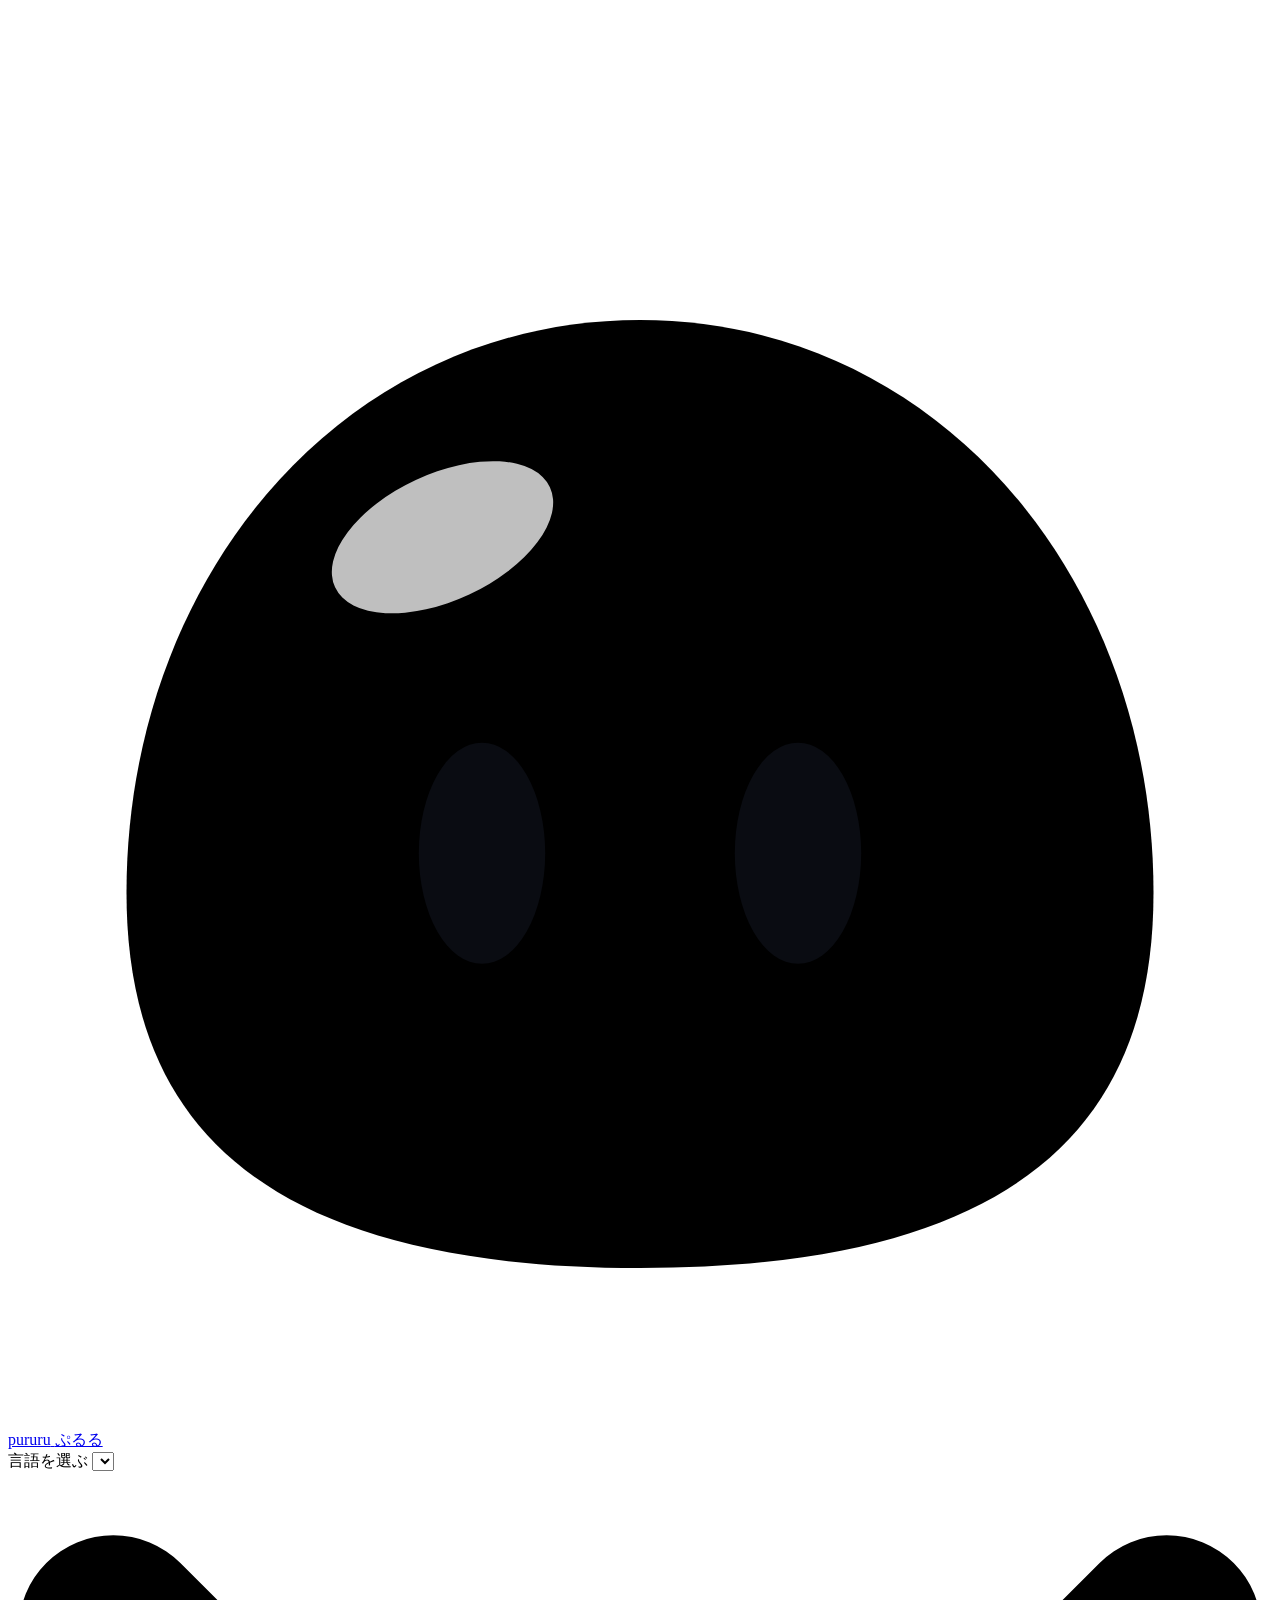
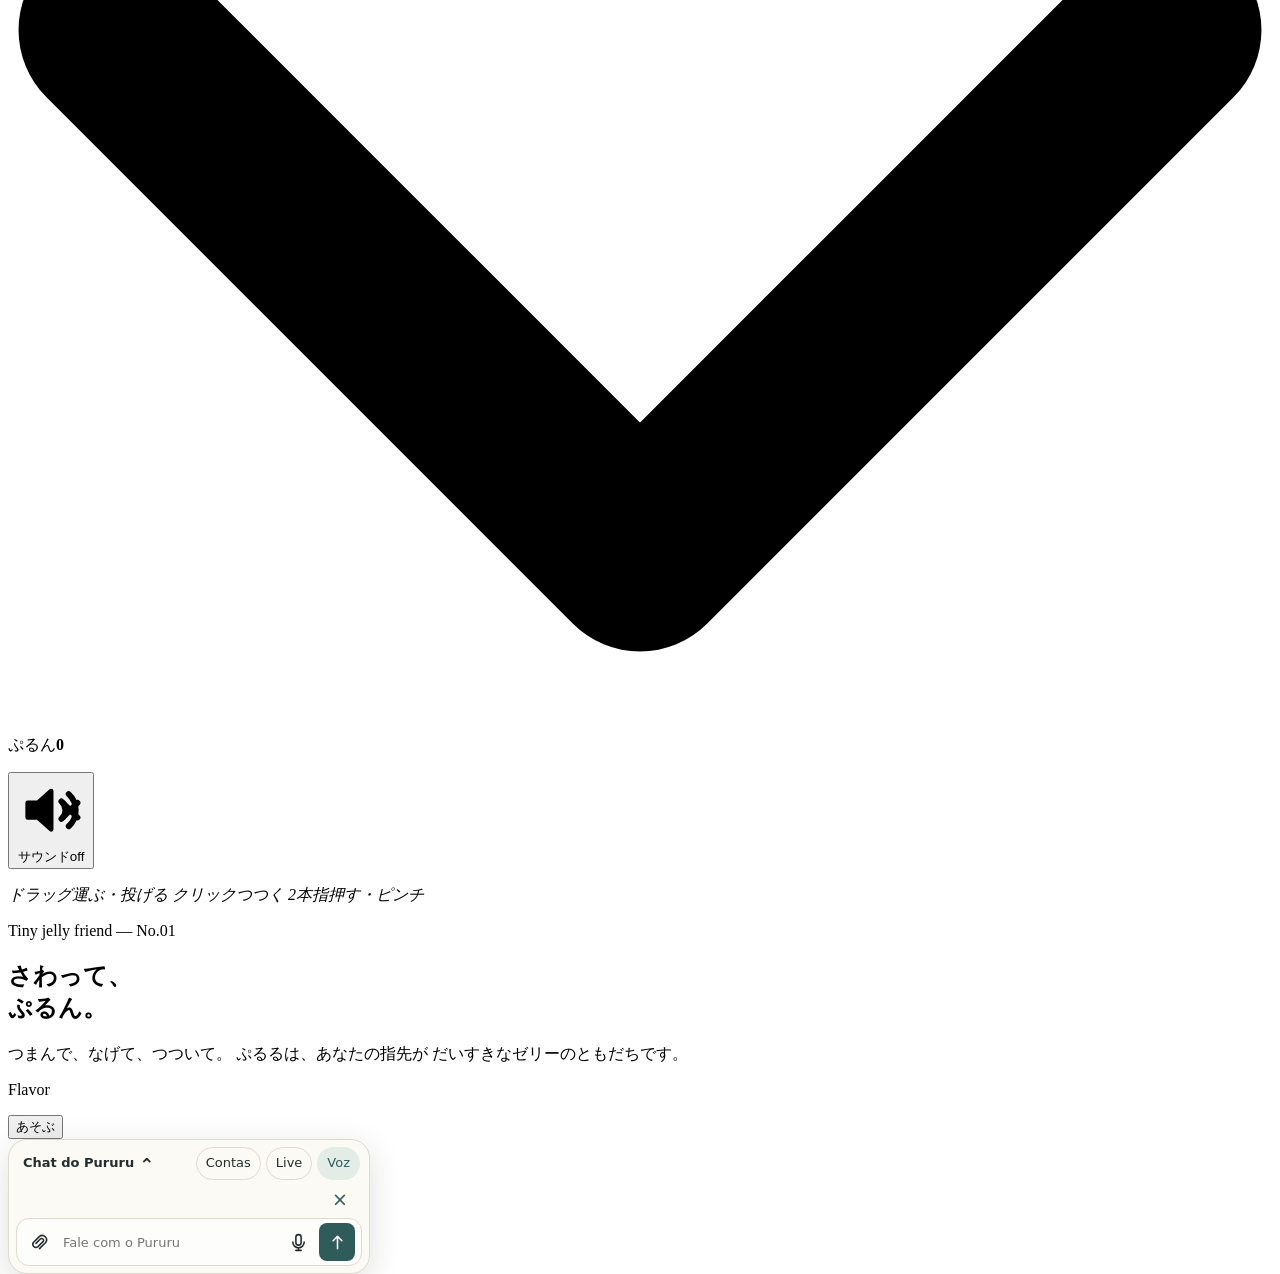
==== index.html @ 21be067c "feat: chat interativo com Modo IA do Google, voz Grok TTS nativa e Sala em Chamas" ====
<!doctype html>
<html lang="ja">
<head>
<meta charset="utf-8">
<meta name="viewport" content="width=device-width, initial-scale=1, viewport-fit=cover, interactive-widget=resizes-content">
<title data-i18n="meta.title">pururu — さわって、ぷるん。</title>
<meta name="description" data-i18n-attr="content:meta.description" content="つまんで、なげて、つついてあそべる、ゼリーのともだち「ぷるる」のファーストビュー。">
<meta name="theme-color" content="#EFF0F0">
<meta property="og:type" content="website">
<meta property="og:site_name" content="pururu">
<meta property="og:title" data-i18n-attr="content:og.title" content="pururu — さわって、ぷるん。">
<meta property="og:description" data-i18n-attr="content:og.description" content="つまんで、なげて、つついて。大理石の洗面台の上で、透明なゼリーのスライム「ぷるる」と遊べます。">
<meta property="og:url" content="https://nakamuraia.github.io/puru-puru-naka/">
<meta property="og:image" content="https://pururu-slime.matodesign.workers.dev/og.png">
<meta property="og:image:width" content="1200">
<meta property="og:image:height" content="630">
<meta property="og:image:alt" data-i18n-attr="content:og.imageAlt" content="白い大理石の洗面台にのった、黒い目の透明な水色スライム">
<meta name="twitter:card" content="summary_large_image">
<link rel="icon" href="data:image/svg+xml,%3Csvg xmlns='http://www.w3.org/2000/svg' viewBox='0 0 64 64'%3E%3Cpath d='M32 8C17 8 6 21 6 37c0 11 6 19 26 19s26-8 26-19C58 21 47 8 32 8z' fill='%237FD8FA'/%3E%3Cellipse cx='24' cy='35' rx='3.2' ry='5.6' fill='%230A0C12'/%3E%3Cellipse cx='40' cy='35' rx='3.2' ry='5.6' fill='%230A0C12'/%3E%3Cellipse cx='22' cy='19' rx='6' ry='3.2' fill='%23fff' opacity='.75' transform='rotate(-25 22 19)'/%3E%3C/svg%3E">
<link rel="preconnect" href="https://fonts.googleapis.com">
<link rel="preconnect" href="https://fonts.gstatic.com" crossorigin>
<link href="https://fonts.googleapis.com/css2?family=Fraunces:ital,opsz,wght,SOFT,WONK@1,144,600,100,1&family=Zen+Maru+Gothic:wght@500;700;900&display=swap" rel="stylesheet">

<!-- styles, one file per block of the original single-file build -->
<link rel="stylesheet" href="./styles/tokens.css">
<link rel="stylesheet" href="./styles/base.css">
<link rel="stylesheet" href="./styles/header.css">
<link rel="stylesheet" href="./styles/hint.css">
<link rel="stylesheet" href="./styles/copy.css">
<link rel="stylesheet" href="./styles/flavors.css">
<link rel="stylesheet" href="./styles/fx.css">
<link rel="stylesheet" href="./styles/responsive.css">
<link rel="stylesheet" href="./styles/playground.css">
<link rel="stylesheet" href="./styles/chat.css">

<script type="importmap">
{
  "imports": {
    "three": "https://cdn.jsdelivr.net/npm/three@0.170.0/build/three.module.js",
    "three/addons/": "https://cdn.jsdelivr.net/npm/three@0.170.0/examples/jsm/"
  }
}
</script>
</head>
<body>
<div id="app">
  <canvas id="gl" tabindex="0" role="img" data-i18n-attr="aria-label:a11y.canvas" aria-label="ゼリーのともだち「ぷるる」。ドラッグで運ぶ・投げる、クリックでつつく、ダブルクリックでジャンプ。キーボードは矢印キーで押す、Enterでつつく、スペースでジャンプ。"></canvas>
  <div id="fx" aria-hidden="true"></div>

  <header class="top">
    <a class="brand" href="./" aria-label="pururu">
      <svg viewBox="0 0 64 64" aria-hidden="true">
        <path d="M32 8C17 8 6 21 6 37c0 11 6 19 26 19s26-8 26-19C58 21 47 8 32 8z" fill="var(--accent)" style="transition:fill .6s"/>
        <ellipse cx="24" cy="35" rx="3.2" ry="5.6" fill="#0A0C12"/>
        <ellipse cx="40" cy="35" rx="3.2" ry="5.6" fill="#0A0C12"/>
        <ellipse cx="22" cy="19" rx="6" ry="3.2" fill="#fff" opacity=".75" transform="rotate(-25 22 19)"/>
      </svg>
      <span class="wordmark">pururu</span>
      <span class="brand-ja" data-i18n="brand.kana">ぷるる</span>
    </a>
    <div class="top-right">
      <label class="lang glass">
        <span class="sr-only" data-i18n="a11y.language">言語を選ぶ</span>
        <select id="lang" aria-label="Language"></select>
        <svg class="chev" viewBox="0 0 12 8" aria-hidden="true"><path d="M1 1.5 6 6.5 11 1.5" fill="none" stroke="currentColor" stroke-width="1.8" stroke-linecap="round" stroke-linejoin="round"/></svg>
      </label>
      <p class="counter glass" data-i18n-attr="title:counter.title" title="ぷるんとした回数">
        <span data-i18n="counter.label">ぷるん</span><b id="count">0</b>
      </p>
      <button id="sound" class="pill-btn glass" type="button" aria-pressed="false" data-i18n-attr="aria-label:a11y.sound" aria-label="サウンド">
        <svg viewBox="0 0 24 24" fill="none" stroke="currentColor" stroke-width="2" stroke-linecap="round" stroke-linejoin="round" aria-hidden="true">
          <path d="M4 9.5v5h3.5L12 18.5v-13L7.5 9.5z" fill="currentColor" stroke-width="1.6"/>
          <path class="wave" d="M15.5 9a4 4 0 0 1 0 6M18 6.5a7.5 7.5 0 0 1 0 11"/>
          <path class="mute" d="M16 9.5l5 5M21 9.5l-5 5"/>
        </svg>
        <span class="label" data-i18n="sound.label">サウンド</span><span class="state" data-i18n="sound.off">off</span>
      </button>
    </div>
  </header>

  <p class="hint" id="hint" aria-hidden="true">
    <span><i data-hint="drag" data-i18n="hint.drag">ドラッグ</i><em data-hint="dragDo" data-i18n="hint.dragDo">運ぶ・投げる</em></span>
    <span><i data-hint="tap" data-i18n="hint.tap">クリック</i><em data-hint="tapDo" data-i18n="hint.tapDo">つつく</em></span>
    <span><i data-hint="pinch" data-i18n="hint.pinch">2本指</i><em data-hint="pinchDo" data-i18n="hint.pinchDo">押す・ピンチ</em></span>
  </p>

  <section class="copy">
    <p class="eyebrow" data-i18n="copy.eyebrow">Tiny jelly friend — No.01</p>
    <h1><span data-i18n="copy.h1Lead">さわって、</span><br><span class="puru" data-i18n="copy.h1Accent">ぷるん。</span></h1>
    <p class="lead">
      <span class="ph" data-i18n="copy.line1">つまんで、なげて、つついて。</span>
      <span class="ph" data-i18n="copy.line2">ぷるるは、あなたの指先が</span>
      <span class="ph" data-i18n="copy.line3">だいすきなゼリーのともだちです。</span>
    </p>
  </section>

  <nav class="flavors" data-i18n-attr="aria-label:a11y.flavors" aria-label="フレーバーを選ぶ">
    <p class="flv-label" data-i18n="flavors.label">Flavor</p>
    <div class="flv-list glass" id="flavors"></div>
  </nav>

  <button class="play-launcher" id="play-open" type="button" aria-haspopup="dialog" data-i18n="play.open" data-i18n-attr="aria-label:play.open" aria-label="あそぶ">あそぶ</button>

  <dialog class="play-panel" id="play-panel" aria-labelledby="play-title">
    <header class="play-heading">
      <h2 id="play-title" data-i18n="play.title">ぷるるの小さなお部屋</h2>
      <button class="play-close" id="play-close" type="button" data-i18n-attr="aria-label:play.close">×</button>
    </header>
    <div class="play-tabs" role="tablist" data-i18n-attr="aria-label:play.title">
      <button type="button" role="tab" id="tab-room" aria-controls="panel-room" aria-selected="true" data-i18n="play.room">お部屋</button>
      <button type="button" role="tab" id="tab-games" aria-controls="panel-games" aria-selected="false" tabindex="-1" data-i18n="play.games">あそび</button>
      <button type="button" role="tab" id="tab-friends" aria-controls="panel-friends" aria-selected="false" tabindex="-1" data-i18n="play.friends">ともだち</button>
    </div>
    <section class="play-page" id="panel-room" role="tabpanel" aria-labelledby="tab-room">
      <h3 data-i18n="play.themes">どこであそぶ？</h3>
      <div class="theme-choices" id="theme-choices"></div>
      <div class="personality-note"><h3 data-i18n="play.personality">フレーバーの性格</h3><p id="personality-note"></p></div>
      <button class="play-photo" id="photo-open" type="button" data-i18n="photo.open">写真モード</button>
    </section>
    <section class="play-page" id="panel-games" role="tabpanel" aria-labelledby="tab-games" hidden>
      <div id="actor-choices" hidden><h3 data-i18n="play.target">いっしょにあそぶ相手</h3><div class="play-choices">
        <button class="play-choice" id="target-main" type="button" data-i18n="play.main">ぷるる</button>
        <button class="play-choice" id="target-friend" type="button" data-i18n="play.friend">ともだち</button>
      </div></div>
      <h3 data-i18n="play.expressions">おかお</h3><div class="play-choices" id="emotion-choices"></div>
      <h3 data-i18n="play.actions">しぐさ</h3><div class="play-choices" id="action-choices"></div>
      <button class="play-pet" id="play-pet" type="button" data-i18n="play.pet">なでる</button>
      <p id="play-message" class="play-message" role="status"></p>
    </section>
    <section class="play-page" id="panel-friends" role="tabpanel" aria-labelledby="tab-friends" hidden>
      <label class="companion-choice"><span data-i18n="play.companion">いっしょにあそぶともだち</span><input id="play-companion" type="checkbox"></label>
      <p class="play-help" data-i18n="play.companionHint">ふたりであそぼう。</p>
      <h3 data-i18n="play.objects">おもちゃ</h3><div class="play-choices" id="toy-choices"></div>
      <p class="play-help" id="toy-help" data-i18n="play.objectsHint">おもちゃをドラッグ、泡をタップ。</p>
      <button class="play-extra" id="more-bubbles" type="button" data-i18n="play.moreBubbles" hidden>泡をふやす</button>
    </section>
    <footer class="play-footer" data-i18n="play.saved">このブラウザに保存されます。</footer>
  </dialog>

  <div class="photo-controls" id="photo-controls" hidden>
    <label><span data-i18n="photo.pose">ポーズ</span><select id="photo-pose" aria-label="ポーズ" data-i18n-attr="aria-label:photo.pose"></select></label>
    <button id="photo-take" type="button" data-i18n="photo.take">写真を保存</button>
    <button id="photo-exit" type="button" data-i18n="photo.exit">あそびにもどる</button>
    <p id="photo-status" role="status"></p>
    <div id="photo-output" hidden><img id="photo-preview" data-i18n-attr="alt:photo.preview" alt="写真"><a id="photo-download" data-i18n="photo.download" download>写真をダウンロード</a></div>
  </div>

  <section class="puru-chat" id="puru-chat" aria-label="Conversar com Pururu">
    <header class="puru-chat-head">
      <button type="button" id="chat-history-toggle" aria-controls="chat-history" aria-expanded="false">
        <span>Chat do Pururu</span><span class="chat-chevron" aria-hidden="true">⌃</span>
      </button>
      <div class="chat-controls">
        <button type="button" id="chat-accounts" aria-controls="chat-auth-panel" aria-expanded="false" title="Conectar contas Google e Grok">Contas</button>
        <button type="button" id="chat-live" aria-pressed="false" title="Iniciar conversa por voz contínua">Live</button>
        <button type="button" id="chat-voice" aria-pressed="true" title="Ativar ou desativar a voz">Voz</button>
      </div>
    </header>
    <div class="chat-auth" id="chat-auth-panel" hidden>
      <p class="chat-auth-lead">Crie ou use uma conta <b>Google</b> existente. Para usar a voz do <b>Grok</b>, faça login com a mesma conta Google para obter o TTS grátis.</p>
      <div class="chat-auth-row">
        <div class="chat-auth-info">
          <strong>1. Google IA (Chat)</strong>
          <span class="chat-auth-badge" id="auth-google-state" data-state="unknown">Verificando…</span>
        </div>
        <button type="button" class="chat-auth-btn" id="auth-google-btn">Conectar Google</button>
      </div>
      <div class="chat-auth-row">
        <div class="chat-auth-info">
          <strong>2. Grok (Voz grátis)</strong>
          <span class="chat-auth-badge" id="auth-grok-state" data-state="unknown">Verificando…</span>
        </div>
        <button type="button" class="chat-auth-btn" id="auth-grok-btn">Conectar Grok</button>
      </div>
      <div class="chat-auth-foot">
        <button type="button" id="auth-refresh-btn">Verificar acesso</button>
        <span id="auth-browser-hint"></span>
      </div>
    </div>
    <div class="chat-history" id="chat-history" hidden>
      <button type="button" id="chat-older" hidden>Mensagens anteriores</button>
      <ol id="chat-messages" aria-label="Histórico da conversa"></ol>
    </div>
    <div id="chat-pending" hidden>
      <p id="chat-pending-text"></p>
      <small role="status">Enviando…</small>
    </div>
    <div class="chat-attachment" id="chat-attachment" hidden>
      <span id="chat-filename"></span><button type="button" id="chat-remove" aria-label="Remover imagem">×</button>
    </div>
    <form id="chat-compose">
      <input id="chat-file" type="file" accept="image/png,image/jpeg,image/gif,image/webp" hidden>
      <button type="button" class="chat-icon" id="chat-attach" aria-label="Anexar imagem" title="Anexar imagem">
        <svg viewBox="0 0 24 24" fill="none" stroke="currentColor" stroke-width="1.8" stroke-linecap="round" aria-hidden="true"><path d="m8 13 5-5a2.1 2.1 0 0 1 3 3l-6 6a3.6 3.6 0 0 1-5-5l7-7a5 5 0 0 1 7 7l-7 7"/></svg>
      </button>
      <input type="text" id="chat-text" maxlength="4000" placeholder="Fale com o Pururu" aria-label="Mensagem para Pururu" autocomplete="off">
      <button type="button" class="chat-icon" id="chat-mic" aria-pressed="false" aria-label="Usar microfone" title="Usar microfone">
        <svg viewBox="0 0 24 24" fill="none" stroke="currentColor" stroke-width="1.8" stroke-linecap="round" aria-hidden="true"><rect x="9" y="3" width="6" height="12" rx="3"/><path d="M5.5 11.5a6.5 6.5 0 0 0 13 0M12 18v3m-3 0h6"/></svg>
      </button>
      <button type="submit" class="chat-icon chat-send" aria-label="Enviar mensagem" title="Enviar mensagem">
        <svg viewBox="0 0 24 24" fill="none" stroke="currentColor" stroke-width="1.8" stroke-linecap="round" stroke-linejoin="round" aria-hidden="true"><path d="M12 19V5m-5 5 5-5 5 5"/></svg>
      </button>
    </form>
    <p id="chat-status" role="status" aria-live="polite" hidden></p>
  </section>

  <div class="nogl" id="nogl">
    <p data-i18n="nogl.line1">この端末ではぷるるを表示できませんでした。</p>
    <p data-i18n="nogl.line2">WebGLに対応したブラウザでひらいてください。</p>
  </div>
</div>

<script type="module" src="./src/main.js"></script>
</body>
</html>
---- styles/chat.css ----
.puru-chat {
  --chat-surface:#fbfaf5; --chat-line:#dfdad0; --chat-ink:#242c2d; --chat-action:#305b5b; --chat-tint:#e3ece7;
  position:absolute; z-index:5; right:var(--gutter); bottom:calc(env(safe-area-inset-bottom) + var(--gutter) + 96px);
  display:flex; flex-direction:column; width:min(346px,calc(100vw - 32px));
  padding:7px; border:1px solid var(--chat-line); border-radius:19px;
  background:var(--chat-surface); color:var(--chat-ink);
  font:500 13px/1.4 "DM Sans",system-ui,sans-serif;
  box-shadow:0 8px 32px #26201825;
}
[data-theme="fire"] .puru-chat { --chat-surface:#fff6e7; --chat-line:#e2bd9b; --chat-ink:#3f2a24; --chat-action:#884125; --chat-tint:#f7e0c7; }
[data-theme="fire"] .theme-chip, .theme-choice[data-id="fire"] .theme-chip {
  background:linear-gradient(158deg,#573842 13%,#d26838 56%,#ffd47b 77%,#e66a30 90%);
}
[data-theme="fire"] .copy { color:#2f231e; text-shadow:0 1px 5px #f8be8280; }
[data-theme="fire"] .copy .lead { color:inherit; }
.puru-chat button { cursor:pointer; font:inherit; color:inherit; }
.puru-chat :is(button,input):focus-visible { outline:2px solid var(--chat-action); outline-offset:2px; }
.puru-chat-head { display:flex; flex:none; gap:6px; justify-content:space-between; margin:0 2px 5px; }
.chat-controls { display:flex; gap:5px; align-items:stretch; }
#chat-history-toggle { border:0; background:none; display:flex; gap:5px; align-items:center; padding:0 5px; min-height:33px; font-weight:750; text-align:left; }
.chat-chevron { font-size:18px; line-height:1; margin-top:4px; }
#chat-history-toggle[aria-expanded="true"] .chat-chevron { transform:rotate(180deg); }
#chat-voice, #chat-live, #chat-accounts { background:transparent; border:1px solid var(--chat-line); border-radius:99px; padding:0 9px; white-space:nowrap; }
#chat-voice[aria-pressed="true"], #chat-accounts[aria-expanded="true"] { color:var(--chat-action); background:var(--chat-tint); border-color:transparent; }
#chat-accounts[data-ready="false"] { border-color:#c6693f; color:#884125; }
#chat-live[aria-pressed="true"] { color:white; background:var(--chat-action); border-color:transparent; }
.chat-auth { display:grid; gap:7px; padding:8px; margin-bottom:6px; border:1px solid var(--chat-line); border-radius:13px; background:#ffffffb8; font-size:12px; }
.chat-auth[hidden] { display:none; }
.chat-auth-lead { margin:0; line-height:1.35; opacity:.92; }
.chat-auth-row { display:flex; align-items:center; justify-content:space-between; gap:8px; padding:6px 8px; border-radius:9px; background:var(--chat-surface); border:1px solid var(--chat-line); }
.chat-auth-info { display:flex; flex-direction:column; gap:2px; min-width:0; }
.chat-auth-badge { font-size:11px; font-weight:700; }
.chat-auth-badge[data-state="connected"] { color:#1f6f43; }
.chat-auth-badge[data-state="disconnected"] { color:#a13a28; }
.chat-auth-badge[data-state="unknown"] { color:#7a6230; }
.chat-auth-btn { flex:none; padding:5px 10px; border-radius:8px; border:0; background:var(--chat-action); color:white !important; font-size:11.5px; font-weight:700; }
.chat-auth-btn:hover:not(:disabled) { filter:brightness(1.12); }
.chat-auth-btn:disabled { opacity:.55; cursor:default; }
.chat-auth-foot { display:flex; align-items:center; justify-content:space-between; gap:8px; font-size:11px; }
#auth-refresh-btn { border:0; background:none; color:var(--chat-action); font-weight:750; padding:2px 4px; }
#auth-browser-hint { opacity:.8; text-align:right; }
#chat-mic:disabled, #chat-voice:disabled { opacity:.55; cursor:default; }
#chat-compose { display:grid; flex:none; grid-template-columns:36px minmax(0,1fr) 36px 38px; gap:3px; align-items:center; padding:4px; border:1px solid var(--chat-line); border-radius:13px; background:#ffffffa1; }
#chat-text { width:100%; min-width:0; height:37px; background:none; border:0; border-radius:5px; color:inherit; font:inherit; padding:0 3px; }
.chat-icon { display:grid; place-items:center; width:36px; height:38px; background:transparent; border:0; border-radius:8px; }
.chat-icon svg { width:21px; height:21px; }
.puru-chat .chat-send { color:white; background:var(--chat-action); }
.chat-icon:hover, #chat-mic[aria-pressed="true"] { background:var(--chat-tint); color:var(--chat-action); }
#chat-mic[aria-pressed="true"]:not(:disabled) svg { display:none; }
#chat-mic[aria-pressed="true"]:not(:disabled)::after { content:""; width:12px; height:12px; border-radius:2px; background:currentColor; }
.puru-chat .chat-send:hover { color:white; background:var(--chat-action); filter:brightness(1.15); }
.chat-history { min-height:0; overflow-x:hidden; overflow-y:auto; overscroll-behavior:contain; max-height:min(320px,43dvh); padding:4px 5px 9px; border-top:1px solid var(--chat-line); }
#chat-messages { list-style:none; display:grid; grid-template-columns:minmax(0,1fr); gap:8px; }
.chat-line { padding:8px 10px; border:1px solid var(--chat-line); border-radius:12px; min-width:0; max-width:93%; width:max-content; overflow-wrap:anywhere; white-space:pre-wrap; }
.chat-line.user { justify-self:end; background:var(--chat-tint); border-color:transparent; }
.chat-sending, #chat-pending small { display:block; margin-top:3px; font-size:11px; color:var(--chat-action); }
#chat-pending { flex:none; background:var(--chat-tint); border-radius:10px; padding:6px 9px; margin-bottom:4px; }
#chat-pending-text { max-height:4.2em; overflow-y:auto; overflow-wrap:anywhere; white-space:pre-wrap; }
#chat-history:not([hidden]) ~ #chat-pending { display:none; }
.chat-line.event { font-size:11px; padding:4px 9px; opacity:.78; }
.chat-line a { display:block; color:inherit; text-underline-offset:2px; }
.chat-line img { display:block; width:auto; max-width:min(180px,100%); max-height:128px; object-fit:contain; border-radius:7px; margin:3px 0; }
.chat-line button, #chat-older { background:none; border:0; color:var(--chat-action); font-size:11px; font-weight:750; margin-top:4px; min-height:27px; }
#chat-older { display:block; margin:0 auto 4px; }
.chat-attachment { display:flex; align-items:center; justify-content:space-between; min-width:0; gap:6px; padding:0 7px 5px; color:var(--chat-action); }
#chat-filename { overflow:hidden; text-overflow:ellipsis; white-space:nowrap; }
#chat-remove { border:0; background:none; font-size:19px; min-width:30px; }
#chat-status { flex:none; max-height:3.6em; overflow-y:auto; font-size:11px; padding:5px 7px 1px; overflow-wrap:anywhere; }
.puru-chat:not([data-listening]):has(#chat-live[aria-pressed="true"]) #chat-history[hidden] ~ #chat-attachment[hidden] + #chat-compose { display:none; }
.play-launcher { top:calc(env(safe-area-inset-top) + 79px); bottom:auto; }
.photo-mode .puru-chat { visibility:hidden; pointer-events:none; }
@media (min-width:721px) and (max-height:650px) { .chat-history { max-height:38dvh; } }
@media (max-width:720px), (max-aspect-ratio:9/10) {
  .puru-chat {
    --chat-bottom:calc(env(safe-area-inset-bottom) + 98px);
    --chat-clearance:calc(env(safe-area-inset-top) + 118px);
    left:max(12px,env(safe-area-inset-left)); right:max(12px,env(safe-area-inset-right));
    bottom:var(--chat-bottom); width:auto; max-width:440px; margin-inline:auto;
    max-height:calc(100dvh - var(--chat-bottom) - var(--chat-clearance));
  }
  #chat-text { font-size:16px; }
  .play-launcher { top:calc(env(safe-area-inset-top) + 103px); }
  .copy { bottom:calc(env(safe-area-inset-bottom) + 219px); text-align:center; }
  #app:has(#chat-history-toggle[aria-expanded="true"], #chat-live[aria-pressed="true"], #chat-status:not([hidden]), #chat-pending:not([hidden]), #chat-attachment:not([hidden])) .copy { visibility:hidden; }
  .copy h1 { font-size:clamp(18px,6vw,27px); }
  .copy .lead,.copy .eyebrow { display:none; }
}
@media (max-width:520px) {
  .puru-chat { --chat-clearance:calc(env(safe-area-inset-top) + 202px); }
  .play-launcher { top:calc(env(safe-area-inset-top) + 151px); }
  @media (max-height:570px) {
    #app:has(#chat-text:focus) :is(.copy,.flavors,.play-launcher,.hint) { visibility:hidden; }
    .puru-chat:has(#chat-text:focus) {
      --chat-bottom:calc(env(safe-area-inset-bottom) + 8px);
      --chat-clearance:calc(env(safe-area-inset-top) + 110px);
    }
  }
}
@media (max-height:540px) and (max-width:960px) and (orientation:landscape) {
  .puru-chat { left:auto; bottom:calc(env(safe-area-inset-bottom) + 90px); width:min(300px,45vw); }
  .play-launcher { top:calc(env(safe-area-inset-top) + 62px); }
}
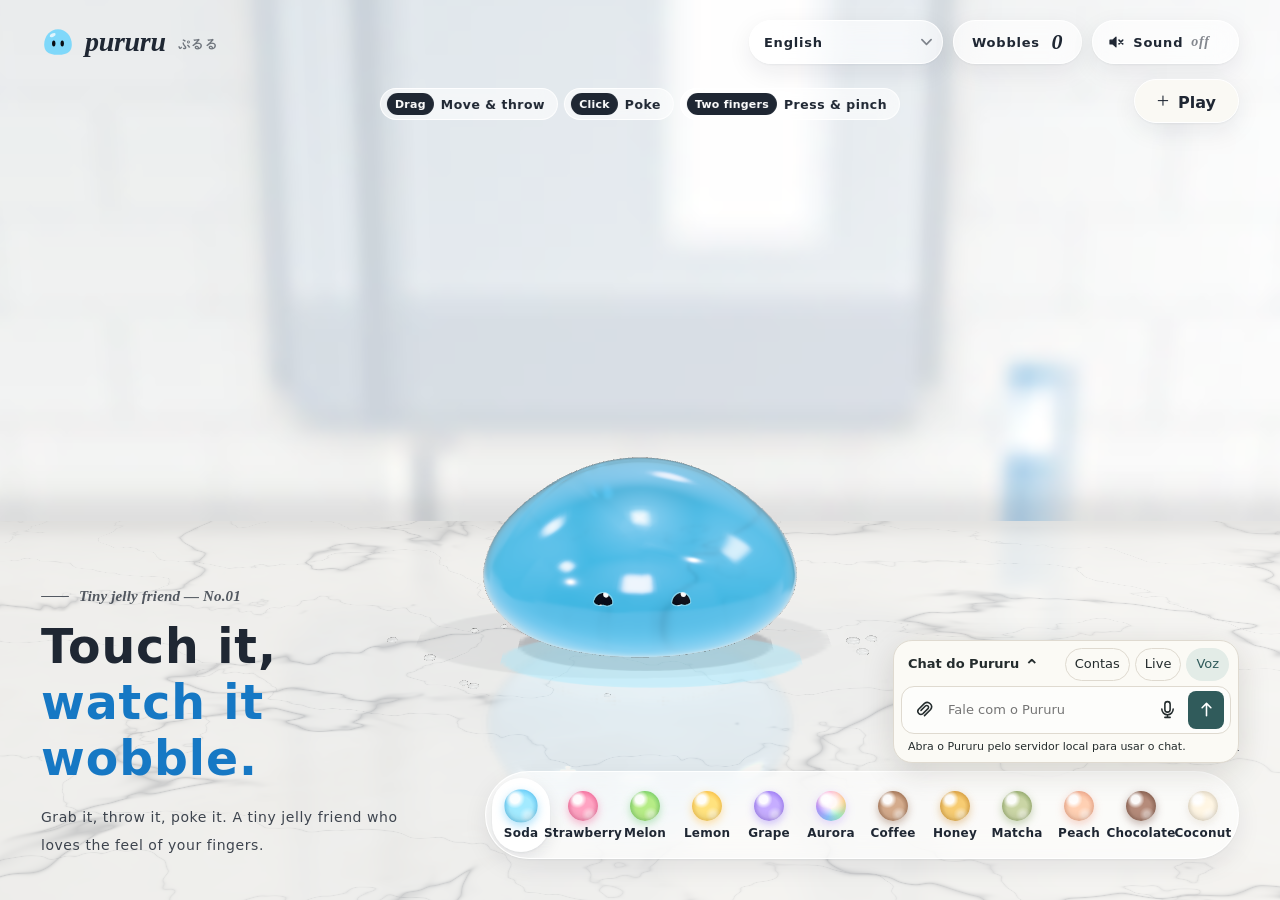
==== commit 8052bb20: "[pururu-dist] 21be067 Source: 21be067ceaf2898a1245624640b07a91fc19c084" ====
--- a/index.html
+++ b/index.html
@@ -20,33 +20,12 @@
 <link rel="preconnect" href="https://fonts.googleapis.com">
 <link rel="preconnect" href="https://fonts.gstatic.com" crossorigin>
 <link href="https://fonts.googleapis.com/css2?family=Fraunces:ital,opsz,wght,SOFT,WONK@1,144,600,100,1&family=Zen+Maru+Gothic:wght@500;700;900&display=swap" rel="stylesheet">
-
-<!-- styles, one file per block of the original single-file build -->
-<link rel="stylesheet" href="./styles/tokens.css">
-<link rel="stylesheet" href="./styles/base.css">
-<link rel="stylesheet" href="./styles/header.css">
-<link rel="stylesheet" href="./styles/hint.css">
-<link rel="stylesheet" href="./styles/copy.css">
-<link rel="stylesheet" href="./styles/flavors.css">
-<link rel="stylesheet" href="./styles/fx.css">
-<link rel="stylesheet" href="./styles/responsive.css">
-<link rel="stylesheet" href="./styles/playground.css">
-<link rel="stylesheet" href="./styles/chat.css">
-
-<script type="importmap">
-{
-  "imports": {
-    "three": "https://cdn.jsdelivr.net/npm/three@0.170.0/build/three.module.js",
-    "three/addons/": "https://cdn.jsdelivr.net/npm/three@0.170.0/examples/jsm/"
-  }
-}
-</script>
+<link rel="stylesheet" href="./assets/styles-00b1351508d4.css">
 </head>
 <body>
 <div id="app">
   <canvas id="gl" tabindex="0" role="img" data-i18n-attr="aria-label:a11y.canvas" aria-label="ゼリーのともだち「ぷるる」。ドラッグで運ぶ・投げる、クリックでつつく、ダブルクリックでジャンプ。キーボードは矢印キーで押す、Enterでつつく、スペースでジャンプ。"></canvas>
   <div id="fx" aria-hidden="true"></div>
-
   <header class="top">
     <a class="brand" href="./" aria-label="pururu">
       <svg viewBox="0 0 64 64" aria-hidden="true">
@@ -77,13 +56,11 @@
       </button>
     </div>
   </header>
-
   <p class="hint" id="hint" aria-hidden="true">
     <span><i data-hint="drag" data-i18n="hint.drag">ドラッグ</i><em data-hint="dragDo" data-i18n="hint.dragDo">運ぶ・投げる</em></span>
     <span><i data-hint="tap" data-i18n="hint.tap">クリック</i><em data-hint="tapDo" data-i18n="hint.tapDo">つつく</em></span>
     <span><i data-hint="pinch" data-i18n="hint.pinch">2本指</i><em data-hint="pinchDo" data-i18n="hint.pinchDo">押す・ピンチ</em></span>
   </p>
-
   <section class="copy">
     <p class="eyebrow" data-i18n="copy.eyebrow">Tiny jelly friend — No.01</p>
     <h1><span data-i18n="copy.h1Lead">さわって、</span><br><span class="puru" data-i18n="copy.h1Accent">ぷるん。</span></h1>
@@ -93,14 +70,11 @@
       <span class="ph" data-i18n="copy.line3">だいすきなゼリーのともだちです。</span>
     </p>
   </section>
-
   <nav class="flavors" data-i18n-attr="aria-label:a11y.flavors" aria-label="フレーバーを選ぶ">
     <p class="flv-label" data-i18n="flavors.label">Flavor</p>
     <div class="flv-list glass" id="flavors"></div>
   </nav>
-
   <button class="play-launcher" id="play-open" type="button" aria-haspopup="dialog" data-i18n="play.open" data-i18n-attr="aria-label:play.open" aria-label="あそぶ">あそぶ</button>
-
   <dialog class="play-panel" id="play-panel" aria-labelledby="play-title">
     <header class="play-heading">
       <h2 id="play-title" data-i18n="play.title">ぷるるの小さなお部屋</h2>
@@ -136,7 +110,6 @@
     </section>
     <footer class="play-footer" data-i18n="play.saved">このブラウザに保存されます。</footer>
   </dialog>
-
   <div class="photo-controls" id="photo-controls" hidden>
     <label><span data-i18n="photo.pose">ポーズ</span><select id="photo-pose" aria-label="ポーズ" data-i18n-attr="aria-label:photo.pose"></select></label>
     <button id="photo-take" type="button" data-i18n="photo.take">写真を保存</button>
@@ -144,7 +117,6 @@
     <p id="photo-status" role="status"></p>
     <div id="photo-output" hidden><img id="photo-preview" data-i18n-attr="alt:photo.preview" alt="写真"><a id="photo-download" data-i18n="photo.download" download>写真をダウンロード</a></div>
   </div>
-
   <section class="puru-chat" id="puru-chat" aria-label="Conversar com Pururu">
     <header class="puru-chat-head">
       <button type="button" id="chat-history-toggle" aria-controls="chat-history" aria-expanded="false">
@@ -203,13 +175,11 @@
     </form>
     <p id="chat-status" role="status" aria-live="polite" hidden></p>
   </section>
-
   <div class="nogl" id="nogl">
     <p data-i18n="nogl.line1">この端末ではぷるるを表示できませんでした。</p>
     <p data-i18n="nogl.line2">WebGLに対応したブラウザでひらいてください。</p>
   </div>
 </div>
-
-<script type="module" src="./src/main.js"></script>
+<script type="module" src="./assets/app-28a589827a26.js"></script>
 </body>
 </html>
--- a/assets/styles-00b1351508d4.css
+++ b/assets/styles-00b1351508d4.css
@@ -0,0 +1 @@
+:root{--bg:#EFF0F0;--ink:#1F2733;--accent:#7FD8FA;--accent-deep:#1678C4;--glass:rgba(255,255,255,.62);--glass-line:rgba(255,255,255,.9);--shadow:0 1px 2px rgba(20,30,50,.05), 0 8px 24px rgba(20,30,50,.08);--gutter:clamp(16px, 3.2vw, 44px);color-scheme:light}*{box-sizing:border-box;margin:0;padding:0}html,body{height:100%;overflow:hidden;overscroll-behavior:none}body{background:var(--bg);color:var(--ink);font-family:Zen Maru Gothic,system-ui,-apple-system,Hiragino Maru Gothic ProN,sans-serif;-webkit-font-smoothing:antialiased;-webkit-tap-highlight-color:transparent}#app{position:fixed;inset:0;overflow:hidden}@supports (height:100dvh){#app{height:100dvh;bottom:auto}}button,a,select{touch-action:manipulation}#gl{position:absolute;inset:0;width:100%;height:100%;display:block;touch-action:none;outline:none;opacity:0;transition:opacity 1s ease}#gl.ready{opacity:1}#gl:focus-visible{box-shadow:inset 0 0 0 3px var(--ink)}#fx{position:absolute;inset:0;pointer-events:none;overflow:hidden;z-index:4}.glass{background:var(--glass);border:1px solid var(--glass-line);box-shadow:var(--shadow);backdrop-filter:blur(14px) saturate(1.4);-webkit-backdrop-filter:blur(14px) saturate(1.4)}.sr-only{position:absolute;width:1px;height:1px;padding:0;margin:-1px;overflow:hidden;clip:rect(0 0 0 0);white-space:nowrap;border:0}.top{position:absolute;left:0;right:0;top:0;z-index:5;display:flex;align-items:center;justify-content:space-between;gap:16px;padding:calc(env(safe-area-inset-top) + 20px) var(--gutter) 0;pointer-events:none}.top>*{pointer-events:auto}.brand{display:flex;align-items:center;gap:10px;color:inherit;text-decoration:none}.brand svg{width:34px;height:34px;flex:none}.wordmark{font-family:Fraunces,Georgia,serif;font-style:italic;font-weight:600;font-size:28px;letter-spacing:-.01em;line-height:1}.brand-ja{font-size:12px;font-weight:700;letter-spacing:.14em;opacity:.6;margin-left:2px;padding-top:4px}.top-right{display:flex;align-items:center;gap:10px}.lang{position:relative;display:flex;align-items:center;height:44px;padding:0 8px 0 14px;border-radius:999px}.lang select{appearance:none;-webkit-appearance:none;background:transparent;border:0;color:inherit;font:inherit;font-size:13px;font-weight:700;letter-spacing:.06em;height:100%;padding:0 22px 0 0;cursor:pointer}.lang select:focus-visible{outline:none}.lang:focus-within{box-shadow:0 0 0 3px var(--ink)}.lang .chev{position:absolute;right:10px;width:11px;height:8px;pointer-events:none;opacity:.55}.lang option{color:#1f2733;background:#fff;font-weight:700}.counter{display:flex;align-items:center;gap:8px;height:44px;padding:0 18px;border-radius:999px;font-size:13px;font-weight:700;letter-spacing:.06em}.counter b{font-family:Fraunces,Georgia,serif;font-style:italic;font-size:22px;font-weight:600;min-width:1.4ch;text-align:right;display:inline-block}.counter b.bump{animation:bump .35s cubic-bezier(.3,1.6,.5,1)}@keyframes bump{0%{transform:scale(1)}40%{transform:scale(1.45)}to{transform:scale(1)}}.pill-btn{display:flex;align-items:center;gap:8px;height:44px;padding:0 16px 0 14px;border-radius:999px;color:inherit;font:inherit;font-size:13px;font-weight:700;letter-spacing:.06em;cursor:pointer;transition:transform .2s ease,background-color .2s ease}.pill-btn:hover{transform:translateY(-1px);background:#fffc}.pill-btn:active{transform:scale(.96)}.pill-btn:focus-visible,.flv:focus-visible,.brand:focus-visible{outline:3px solid var(--ink);outline-offset:3px}.pill-btn svg{width:18px;height:18px}.pill-btn .state{font-family:Fraunces,Georgia,serif;font-style:italic;font-weight:600;font-size:14px;opacity:.55;min-width:2.2em;text-align:left}.pill-btn[aria-pressed=true] .state{opacity:1}.pill-btn .wave{opacity:0;transition:opacity .2s}.pill-btn[aria-pressed=true] .wave{opacity:1}.pill-btn .mute{transition:opacity .2s}.pill-btn[aria-pressed=true] .mute{opacity:0}.hint{position:absolute;z-index:5;left:50%;transform:translate(-50%);top:calc(env(safe-area-inset-top) + 88px);display:flex;gap:6px;flex-wrap:wrap;justify-content:center;white-space:nowrap;width:max-content;max-width:calc(100vw - 24px);font-size:12.5px;font-weight:700;letter-spacing:.04em;transition:opacity .8s ease;pointer-events:none}.hint span{display:flex;align-items:center;gap:7px;height:32px;padding:0 12px 0 6px;border-radius:999px;background:#fff9;border:1px solid rgba(255,255,255,.9);backdrop-filter:blur(10px);-webkit-backdrop-filter:blur(10px)}.hint i{font-style:normal;display:inline-grid;place-items:center;height:22px;padding:0 8px;border-radius:999px;background:var(--ink);color:#fff;font-size:11px;letter-spacing:.02em}.hint em{font-style:normal}.hint.dim{opacity:.4}.copy{position:absolute;z-index:5;left:var(--gutter);bottom:calc(env(safe-area-inset-bottom) + var(--gutter));max-width:min(30vw,420px);pointer-events:none}.eyebrow{font-family:Fraunces,Georgia,serif;font-style:italic;font-weight:600;font-size:15px;letter-spacing:.01em;display:flex;align-items:center;gap:10px;margin-bottom:14px;opacity:.75}.eyebrow:before{content:"";width:28px;height:1.5px;background:currentColor;border-radius:2px}h1{font-weight:900;font-size:clamp(34px,3.7vw,60px);line-height:1.18;letter-spacing:.02em;margin-bottom:18px}h1 .puru{color:var(--accent-deep);transition:color .6s}:root[data-flavor=aurora] h1 .puru{background:linear-gradient(95deg,#6fb6ff,#b18cff 38%,#ff8fcb 68%,#ffc77a);-webkit-background-clip:text;background-clip:text;color:transparent}.lead{font-size:clamp(14px,1.05vw,16px);font-weight:500;line-height:1.95;letter-spacing:.04em;opacity:.85}.lead .ph{display:inline-block}.flavors{position:absolute;z-index:5;right:var(--gutter);bottom:calc(env(safe-area-inset-bottom) + var(--gutter));display:flex;flex-direction:column;align-items:flex-end;gap:12px}.flv-label{font-family:Fraunces,Georgia,serif;font-style:italic;font-weight:600;font-size:15px;opacity:.75;display:flex;align-items:center;gap:10px}.flv-label:after{content:"";width:28px;height:1.5px;background:currentColor;border-radius:2px}.flv-list{display:flex;gap:4px;padding:6px;border-radius:999px}.flv{display:flex;flex-direction:column;align-items:center;justify-content:center;gap:5px;width:64px;height:74px;border-radius:999px;border:0;background:transparent;color:inherit;font:inherit;font-size:12px;font-weight:700;letter-spacing:.02em;cursor:pointer;white-space:nowrap;transition:background-color .25s ease,transform .25s ease}.flv:hover{background:#ffffffa6}.flv:active{transform:scale(.94)}.flv[aria-pressed=true]{background:#fff;box-shadow:0 1px 2px #141e320f,0 6px 16px #141e321a}.swatch{width:30px;height:30px;border-radius:50%;background:radial-gradient(circle at 32% 28%,#fffffff2 0 14%,#fff0 30%),radial-gradient(circle at 70% 78%,#ffffff73 0 8%,#fff0 24%),radial-gradient(circle at 50% 55%,var(--c1) 0 45%,var(--c2) 100%);box-shadow:inset 0 -3px 6px #0000001f,0 3px 8px color-mix(in srgb,var(--c2) 40%,transparent);transition:transform .3s cubic-bezier(.3,1.6,.5,1)}.swatch.aurora{background:radial-gradient(circle at 32% 28%,#fffffff2 0 14%,#fff0 30%),radial-gradient(circle at 50% 38%,#ffffffe6 0 22%,#fff0 60%),conic-gradient(from 200deg at 50% 60%,#8ec5ff,#b79bff,#ff9ad5,#ffd28a,#a8f0c8,#8ec5ff);box-shadow:inset 0 -3px 6px #00000014,0 3px 8px #b18cff59}.flv[aria-pressed=true] .swatch{transform:scale(1.12)}.flv:hover .swatch{animation:jig .5s ease}@keyframes jig{0%{transform:scale(1)}30%{transform:scale(1.18,.86)}55%{transform:scale(.92,1.1)}80%{transform:scale(1.04,.97)}to{transform:scale(1)}}.fx-heart{position:absolute;left:0;top:0;width:var(--s,22px);height:var(--s,22px);transform:translate(-50%,-50%);animation:heart var(--d,1.2s) cubic-bezier(.2,.8,.3,1) forwards}.fx-heart svg{width:100%;height:100%;display:block;filter:drop-shadow(0 3px 4px rgba(0,0,0,.12))}@keyframes heart{0%{opacity:0;transform:translate(-50%,-50%) scale(.2) rotate(0)}20%{opacity:1;transform:translate(calc(-50% + var(--dx)*.35),calc(-50% + var(--dy)*.35)) scale(1.1) rotate(calc(var(--rot)*.4))}to{opacity:0;transform:translate(calc(-50% + var(--dx)),calc(-50% + var(--dy))) scale(.8) rotate(var(--rot))}}.fx-z{position:absolute;left:0;top:0;font-family:Fraunces,Georgia,serif;font-style:italic;font-weight:600;font-size:var(--s,26px);color:var(--ink);opacity:0;animation:zz 2.6s ease-out forwards}@keyframes zz{0%{opacity:0;transform:translate(0) scale(.5)}20%{opacity:.6}to{opacity:0;transform:translate(46px,-90px) scale(1.2)}}.nogl{position:absolute;inset:0;display:none;place-content:center;text-align:center;padding:32px;font-weight:700;line-height:1.9;z-index:6}.nogl.show{display:grid}@media(max-width:1100px){.flv{width:56px;height:68px;font-size:11px}.swatch{width:26px;height:26px}}@media(max-width:900px){.copy{max-width:min(40vw,340px)}}@media(max-width:720px),(max-aspect-ratio:9/10){.top{padding-top:calc(env(safe-area-inset-top) + 14px)}.wordmark{font-size:24px}.brand svg{width:28px;height:28px}.brand-ja{display:none}.counter{height:40px;padding:0 14px;font-size:12px}.counter b{font-size:19px}.pill-btn{height:44px;padding:0 12px}.pill-btn .label{display:none}.hint{top:calc(env(safe-area-inset-top) + 66px);font-size:11px;gap:4px}.hint span{height:28px;padding:0 8px 0 4px;gap:4px}.hint i{height:20px;padding:0 6px;font-size:10px}.copy{left:var(--gutter);right:var(--gutter);max-width:none;text-align:center;bottom:calc(env(safe-area-inset-bottom) + 108px)}.eyebrow{justify-content:center;margin-bottom:8px;font-size:13px}.eyebrow:after{content:"";width:28px;height:1.5px;background:currentColor;border-radius:2px}h1{font-size:clamp(28px,8vw,38px);margin-bottom:8px}h1 br{display:none}.lead{font-size:13px;line-height:1.8}.flavors{left:12px;right:12px;align-items:center;bottom:calc(env(safe-area-inset-bottom) + 14px)}.flv-label{display:none}.flv-list{width:100%;max-width:440px;justify-content:space-between;gap:2px;padding:5px}.flv{flex:1;min-width:0;width:auto;height:64px;font-size:10.5px;gap:4px}.swatch{width:24px;height:24px}}@media(max-width:520px){.top{display:grid;grid-template-columns:minmax(0,1fr) auto;grid-template-areas:"brand sound" "lang count";column-gap:8px;row-gap:8px}.top-right{display:contents}.brand{grid-area:brand;min-width:0}.lang{grid-area:lang;justify-self:end;min-width:0;max-width:100%}.lang select{max-width:100%;text-overflow:ellipsis}.counter{grid-area:count;justify-self:end}.pill-btn{grid-area:sound;justify-self:end}.hint{top:calc(env(safe-area-inset-top) + 116px)}}@media(max-width:360px){.counter span{display:none}}@media(prefers-reduced-motion:reduce){.fx-heart,.fx-z{animation-duration:.01s}.flv:hover .swatch{animation:none}}.top{padding-left:max(var(--gutter),env(safe-area-inset-left));padding-right:max(var(--gutter),env(safe-area-inset-right))}@media(pointer:coarse){.lang select{font-size:16px}.brand{min-height:44px}.pill-btn:hover{transform:none}}[hidden]{display:none!important}.flv-list{max-width:min(760px,calc(100vw - 32px));overflow-x:auto;overscroll-behavior-x:contain;scrollbar-width:thin;scrollbar-color:#c7c3bb transparent}.flv{flex:0 0 58px;width:58px}.play-launcher{position:absolute;right:var(--gutter);bottom:calc(env(safe-area-inset-bottom) + var(--gutter) + 118px);z-index:5;min-height:44px;padding:0 22px;border:1px solid #fff;border-radius:999px;background:#faf9f4;color:var(--ink);font:inherit;font-weight:700;box-shadow:var(--shadow);cursor:pointer}.play-launcher:before{content:"+";font:22px Georgia,serif;margin-right:9px}.play-launcher:hover{background:#fff}.play-launcher:focus-visible,.play-panel button:focus-visible,.photo-controls :is(button,select):focus-visible{outline:3px solid var(--accent-deep);outline-offset:3px}.counter b{font-variant-numeric:tabular-nums;font-size:clamp(16px,2vw,22px)}.play-panel{position:fixed;inset:0;width:min(560px,calc(100vw - 32px));max-height:calc(100dvh - 40px);margin:auto;border:1px solid #d8d4cb;border-radius:22px;background:#fcfaf6;color:var(--ink);font:inherit;box-shadow:0 12px 45px #2020182e;overflow-y:auto;overscroll-behavior:contain}.play-panel::backdrop{background:#181c1a38}.play-heading{display:flex;align-items:center;justify-content:space-between;gap:12px;padding:20px 22px 14px}.play-heading h2{font-family:Fraunces,Georgia,serif;font-style:italic;font-weight:600;font-size:24px;line-height:1.3}.play-close{flex:none;width:44px;height:44px;border:1px solid #e4dfd5;border-radius:50%;background:#fff;color:inherit;cursor:pointer;font-size:24px}.play-tabs{display:grid;grid-template-columns:repeat(3,minmax(0,1fr));gap:4px;padding:0 16px;border-bottom:1px solid #e5dfd5}.play-tabs button{min-height:44px;padding:8px 4px;border:0;border-bottom:3px solid transparent;background:none;color:#64655e;font:inherit;font-size:13px;font-weight:700;cursor:pointer}.play-tabs button[aria-selected=true]{color:var(--ink);border-bottom-color:var(--accent-deep)}.play-page{padding:20px 22px 22px}.play-page h3{font-size:13px;font-weight:700;margin:0 0 12px}.play-page h3:not(:first-child){margin-top:24px}.theme-choices{display:grid;grid-template-columns:repeat(2,minmax(0,1fr));gap:10px}.theme-choice{display:flex;align-items:center;gap:10px;min-height:62px;border:1px solid #dfd9cf;border-radius:12px;padding:10px;background:#fffdf9;color:inherit;font:inherit;font-size:13px;text-align:left;cursor:pointer}.theme-chip{width:36px;height:36px;border-radius:8px;border:1px solid rgba(30,30,30,.12);background:var(--theme-wall);box-shadow:inset 0 -12px var(--theme-floor);flex:none}.theme-choice[aria-pressed=true],.play-choice[aria-pressed=true]{border-color:var(--accent-deep);background:#f0eee5;box-shadow:inset 0 0 0 1px var(--accent-deep)}.personality-note{margin-top:24px;padding-top:18px;border-top:1px solid #e5dfd5}.personality-note p,.play-help{font-size:13px;line-height:1.7;color:#5c5e56}.play-choices{display:grid;grid-template-columns:repeat(3,minmax(0,1fr));gap:8px}.play-choice,.play-photo,.play-pet,.play-extra{min-height:44px;padding:9px 10px;border:1px solid #dfd9cf;border-radius:10px;background:#fffdf9;color:inherit;font:inherit;font-size:12px;font-weight:700;cursor:pointer}.play-choice:hover,.play-photo:hover,.play-pet:hover,.play-extra:hover{background:#f0eee5}.play-choice:disabled{opacity:.5;cursor:default}.play-photo,.play-pet,.play-extra{margin-top:18px;width:100%;font-size:13px}.play-photo{background:var(--ink);color:#fff;border-color:var(--ink)}.play-photo:hover{background:#353b40}.companion-choice{display:flex;align-items:center;justify-content:space-between;gap:16px;font-size:14px;font-weight:700;min-height:44px;cursor:pointer}.companion-choice input{width:22px;height:22px;accent-color:var(--accent-deep)}.play-help{margin-top:12px}.play-message{font-size:13px;line-height:1.5;margin-top:12px;color:#735b38}.play-message:empty{display:none}.play-footer{padding:14px 22px 18px;border-top:1px solid #e5dfd5;font-size:11px;line-height:1.6;color:#68695f}.photo-mode :is(.top,.hint,.copy,.flavors,.play-launcher,#fx){visibility:hidden;pointer-events:none}.photo-controls{position:absolute;z-index:7;bottom:calc(env(safe-area-inset-bottom) + 22px);left:50%;transform:translate(-50%);width:min(640px,calc(100vw - 32px));display:flex;justify-content:center;flex-wrap:wrap;gap:8px;padding:12px;border:1px solid #e0d9cc;border-radius:16px;background:#fcfaf6;box-shadow:var(--shadow)}.photo-controls label{display:flex;align-items:center;gap:8px;font-size:12px}.photo-controls :is(select,button){min-height:44px;padding:8px 12px;border:1px solid #ded7ca;border-radius:8px;background:#fff;color:inherit;font:inherit;font-size:12px;font-weight:700;cursor:pointer}#photo-take{background:var(--ink);border-color:var(--ink);color:#fff}.photo-controls p{flex-basis:100%;text-align:center;font-size:12px}.photo-controls p:empty{display:none}#photo-output{display:flex;align-items:center;gap:12px;justify-content:center;flex-basis:100%}#photo-preview{width:38px;height:52px;object-fit:cover;border:1px solid #d7cec0;border-radius:5px}#photo-download{color:var(--ink);font-size:12px;text-underline-offset:3px}@media(max-width:720px),(max-aspect-ratio:9/10){.flv-list{justify-content:flex-start;width:100%;max-width:440px;gap:2px;padding:5px;scrollbar-width:none}.flv{flex:0 0 56px;width:56px;height:64px}.play-launcher{right:max(16px,env(safe-area-inset-right));bottom:calc(env(safe-area-inset-bottom) + 100px);min-height:44px;padding:0 18px;font-size:12px}.copy{bottom:calc(env(safe-area-inset-bottom) + 160px)}.counter b{font-size:18px}}@media(max-width:400px){.play-heading{padding:16px}.play-heading h2{font-size:21px}.play-page{padding:18px 16px}.play-tabs button{font-size:12px}.play-choice{font-size:11px;padding:8px 4px}}@media(max-height:650px)and (max-width:720px){.copy .lead,.eyebrow{display:none}.copy{bottom:152px}.hint{display:none}}@media(max-height:650px)and (max-width:720px)and (orientation:portrait){.copy{bottom:calc(env(safe-area-inset-bottom) + 152px)}.copy h1{font-size:clamp(20px,6vw,26px);margin-bottom:0}}@media(prefers-reduced-motion:reduce){.counter b.bump{animation:none}}@media(max-width:720px),(pointer:coarse){.flavors{left:max(12px,env(safe-area-inset-left));right:max(12px,env(safe-area-inset-right))}.flv-list{touch-action:pan-x;scroll-padding-inline:5px}.play-panel{max-height:calc(100dvh - env(safe-area-inset-top) - env(safe-area-inset-bottom) - 24px)}.photo-controls{max-height:calc(100dvh - env(safe-area-inset-top) - env(safe-area-inset-bottom) - 32px);overflow-y:auto;overscroll-behavior:contain}}@media(max-height:500px)and (max-width:960px)and (orientation:landscape){.copy,.hint{display:none}.top{padding-top:calc(env(safe-area-inset-top) + 8px)}.brand-ja,.pill-btn .label{display:none}.top,.top-right{gap:8px}.flavors{bottom:calc(env(safe-area-inset-bottom) + 8px)}.flv-label{display:none}.play-launcher{bottom:calc(env(safe-area-inset-bottom) + 100px)}}@media(pointer:coarse){.photo-controls select{font-size:16px}}.puru-chat{--chat-surface:#fbfaf5;--chat-line:#dfdad0;--chat-ink:#242c2d;--chat-action:#305b5b;--chat-tint:#e3ece7;position:absolute;z-index:5;right:var(--gutter);bottom:calc(env(safe-area-inset-bottom) + var(--gutter) + 96px);display:flex;flex-direction:column;width:min(346px,calc(100vw - 32px));padding:7px;border:1px solid var(--chat-line);border-radius:19px;background:var(--chat-surface);color:var(--chat-ink);font:500 13px/1.4 DM Sans,system-ui,sans-serif;box-shadow:0 8px 32px #26201825}[data-theme=fire] .puru-chat{--chat-surface:#fff6e7;--chat-line:#e2bd9b;--chat-ink:#3f2a24;--chat-action:#884125;--chat-tint:#f7e0c7}[data-theme=fire] .theme-chip,.theme-choice[data-id=fire] .theme-chip{background:linear-gradient(158deg,#573842 13%,#d26838 56%,#ffd47b 77%,#e66a30 90%)}[data-theme=fire] .copy{color:#2f231e;text-shadow:0 1px 5px #f8be8280}[data-theme=fire] .copy .lead{color:inherit}.puru-chat button{cursor:pointer;font:inherit;color:inherit}.puru-chat :is(button,input):focus-visible{outline:2px solid var(--chat-action);outline-offset:2px}.puru-chat-head{display:flex;flex:none;gap:6px;justify-content:space-between;margin:0 2px 5px}.chat-controls{display:flex;gap:5px;align-items:stretch}#chat-history-toggle{border:0;background:none;display:flex;gap:5px;align-items:center;padding:0 5px;min-height:33px;font-weight:750;text-align:left}.chat-chevron{font-size:18px;line-height:1;margin-top:4px}#chat-history-toggle[aria-expanded=true] .chat-chevron{transform:rotate(180deg)}#chat-voice,#chat-live,#chat-accounts{background:transparent;border:1px solid var(--chat-line);border-radius:99px;padding:0 9px;white-space:nowrap}#chat-voice[aria-pressed=true],#chat-accounts[aria-expanded=true]{color:var(--chat-action);background:var(--chat-tint);border-color:transparent}#chat-accounts[data-ready=false]{border-color:#c6693f;color:#884125}#chat-live[aria-pressed=true]{color:#fff;background:var(--chat-action);border-color:transparent}.chat-auth{display:grid;gap:7px;padding:8px;margin-bottom:6px;border:1px solid var(--chat-line);border-radius:13px;background:#ffffffb8;font-size:12px}.chat-auth[hidden]{display:none}.chat-auth-lead{margin:0;line-height:1.35;opacity:.92}.chat-auth-row{display:flex;align-items:center;justify-content:space-between;gap:8px;padding:6px 8px;border-radius:9px;background:var(--chat-surface);border:1px solid var(--chat-line)}.chat-auth-info{display:flex;flex-direction:column;gap:2px;min-width:0}.chat-auth-badge{font-size:11px;font-weight:700}.chat-auth-badge[data-state=connected]{color:#1f6f43}.chat-auth-badge[data-state=disconnected]{color:#a13a28}.chat-auth-badge[data-state=unknown]{color:#7a6230}.chat-auth-btn{flex:none;padding:5px 10px;border-radius:8px;border:0;background:var(--chat-action);color:#fff!important;font-size:11.5px;font-weight:700}.chat-auth-btn:hover:not(:disabled){filter:brightness(1.12)}.chat-auth-btn:disabled{opacity:.55;cursor:default}.chat-auth-foot{display:flex;align-items:center;justify-content:space-between;gap:8px;font-size:11px}#auth-refresh-btn{border:0;background:none;color:var(--chat-action);font-weight:750;padding:2px 4px}#auth-browser-hint{opacity:.8;text-align:right}#chat-mic:disabled,#chat-voice:disabled{opacity:.55;cursor:default}#chat-compose{display:grid;flex:none;grid-template-columns:36px minmax(0,1fr) 36px 38px;gap:3px;align-items:center;padding:4px;border:1px solid var(--chat-line);border-radius:13px;background:#ffffffa1}#chat-text{width:100%;min-width:0;height:37px;background:none;border:0;border-radius:5px;color:inherit;font:inherit;padding:0 3px}.chat-icon{display:grid;place-items:center;width:36px;height:38px;background:transparent;border:0;border-radius:8px}.chat-icon svg{width:21px;height:21px}.puru-chat .chat-send{color:#fff;background:var(--chat-action)}.chat-icon:hover,#chat-mic[aria-pressed=true]{background:var(--chat-tint);color:var(--chat-action)}#chat-mic[aria-pressed=true]:not(:disabled) svg{display:none}#chat-mic[aria-pressed=true]:not(:disabled):after{content:"";width:12px;height:12px;border-radius:2px;background:currentColor}.puru-chat .chat-send:hover{color:#fff;background:var(--chat-action);filter:brightness(1.15)}.chat-history{min-height:0;overflow-x:hidden;overflow-y:auto;overscroll-behavior:contain;max-height:min(320px,43dvh);padding:4px 5px 9px;border-top:1px solid var(--chat-line)}#chat-messages{list-style:none;display:grid;grid-template-columns:minmax(0,1fr);gap:8px}.chat-line{padding:8px 10px;border:1px solid var(--chat-line);border-radius:12px;min-width:0;max-width:93%;width:max-content;overflow-wrap:anywhere;white-space:pre-wrap}.chat-line.user{justify-self:end;background:var(--chat-tint);border-color:transparent}.chat-sending,#chat-pending small{display:block;margin-top:3px;font-size:11px;color:var(--chat-action)}#chat-pending{flex:none;background:var(--chat-tint);border-radius:10px;padding:6px 9px;margin-bottom:4px}#chat-pending-text{max-height:4.2em;overflow-y:auto;overflow-wrap:anywhere;white-space:pre-wrap}#chat-history:not([hidden])~#chat-pending{display:none}.chat-line.event{font-size:11px;padding:4px 9px;opacity:.78}.chat-line a{display:block;color:inherit;text-underline-offset:2px}.chat-line img{display:block;width:auto;max-width:min(180px,100%);max-height:128px;object-fit:contain;border-radius:7px;margin:3px 0}.chat-line button,#chat-older{background:none;border:0;color:var(--chat-action);font-size:11px;font-weight:750;margin-top:4px;min-height:27px}#chat-older{display:block;margin:0 auto 4px}.chat-attachment{display:flex;align-items:center;justify-content:space-between;min-width:0;gap:6px;padding:0 7px 5px;color:var(--chat-action)}#chat-filename{overflow:hidden;text-overflow:ellipsis;white-space:nowrap}#chat-remove{border:0;background:none;font-size:19px;min-width:30px}#chat-status{flex:none;max-height:3.6em;overflow-y:auto;font-size:11px;padding:5px 7px 1px;overflow-wrap:anywhere}.puru-chat:not([data-listening]):has(#chat-live[aria-pressed=true]) #chat-history[hidden]~#chat-attachment[hidden]+#chat-compose{display:none}.play-launcher{top:calc(env(safe-area-inset-top) + 79px);bottom:auto}.photo-mode .puru-chat{visibility:hidden;pointer-events:none}@media(min-width:721px)and (max-height:650px){.chat-history{max-height:38dvh}}@media(max-width:720px),(max-aspect-ratio:9/10){.puru-chat{--chat-bottom: calc(env(safe-area-inset-bottom) + 98px) ;--chat-clearance: calc(env(safe-area-inset-top) + 118px) ;left:max(12px,env(safe-area-inset-left));right:max(12px,env(safe-area-inset-right));bottom:var(--chat-bottom);width:auto;max-width:440px;margin-inline:auto;max-height:calc(100dvh - var(--chat-bottom) - var(--chat-clearance))}#chat-text{font-size:16px}.play-launcher{top:calc(env(safe-area-inset-top) + 103px)}.copy{bottom:calc(env(safe-area-inset-bottom) + 219px);text-align:center}#app:has(#chat-history-toggle[aria-expanded=true],#chat-live[aria-pressed=true],#chat-status:not([hidden]),#chat-pending:not([hidden]),#chat-attachment:not([hidden])) .copy{visibility:hidden}.copy h1{font-size:clamp(18px,6vw,27px)}.copy .lead,.copy .eyebrow{display:none}}@media(max-width:520px){.puru-chat{--chat-clearance: calc(env(safe-area-inset-top) + 202px) }.play-launcher{top:calc(env(safe-area-inset-top) + 151px)}@media(max-height:570px){#app:has(#chat-text:focus) :is(.copy,.flavors,.play-launcher,.hint){visibility:hidden}.puru-chat:has(#chat-text:focus){--chat-bottom: calc(env(safe-area-inset-bottom) + 8px) ;--chat-clearance: calc(env(safe-area-inset-top) + 110px) }}}@media(max-height:540px)and (max-width:960px)and (orientation:landscape){.puru-chat{left:auto;bottom:calc(env(safe-area-inset-bottom) + 90px);width:min(300px,45vw)}.play-launcher{top:calc(env(safe-area-inset-top) + 62px)}}
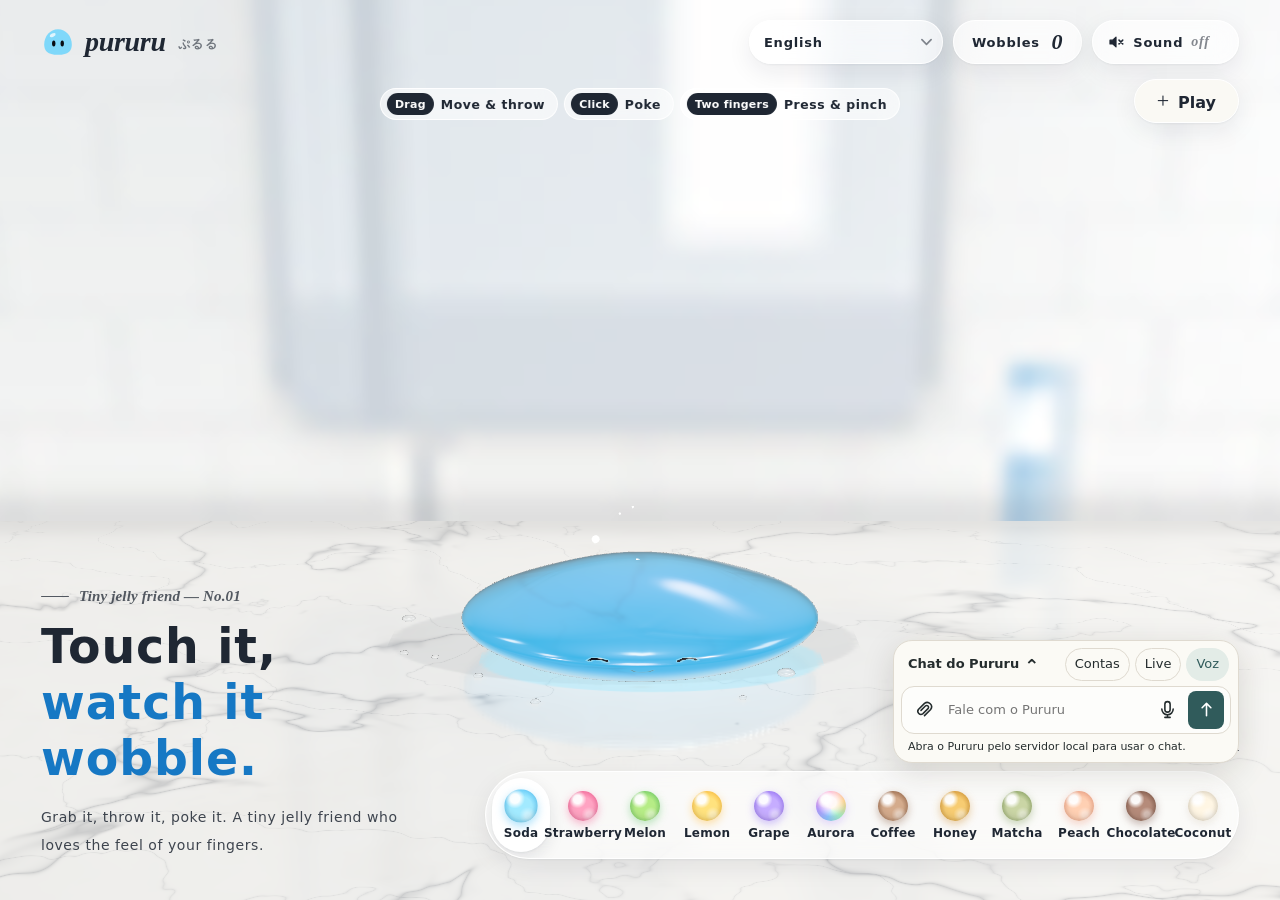
==== commit bb2492c4: "[pururu-dist] d0b00f4 Source: d0b00f4dccdb0c56982c61a65383bc2b1aa57cc1" ====
--- a/index.html
+++ b/index.html
@@ -180,6 +180,6 @@
     <p data-i18n="nogl.line2">WebGLに対応したブラウザでひらいてください。</p>
   </div>
 </div>
-<script type="module" src="./assets/app-28a589827a26.js"></script>
+<script type="module" src="./assets/app-db230224afcc.js"></script>
 </body>
 </html>
